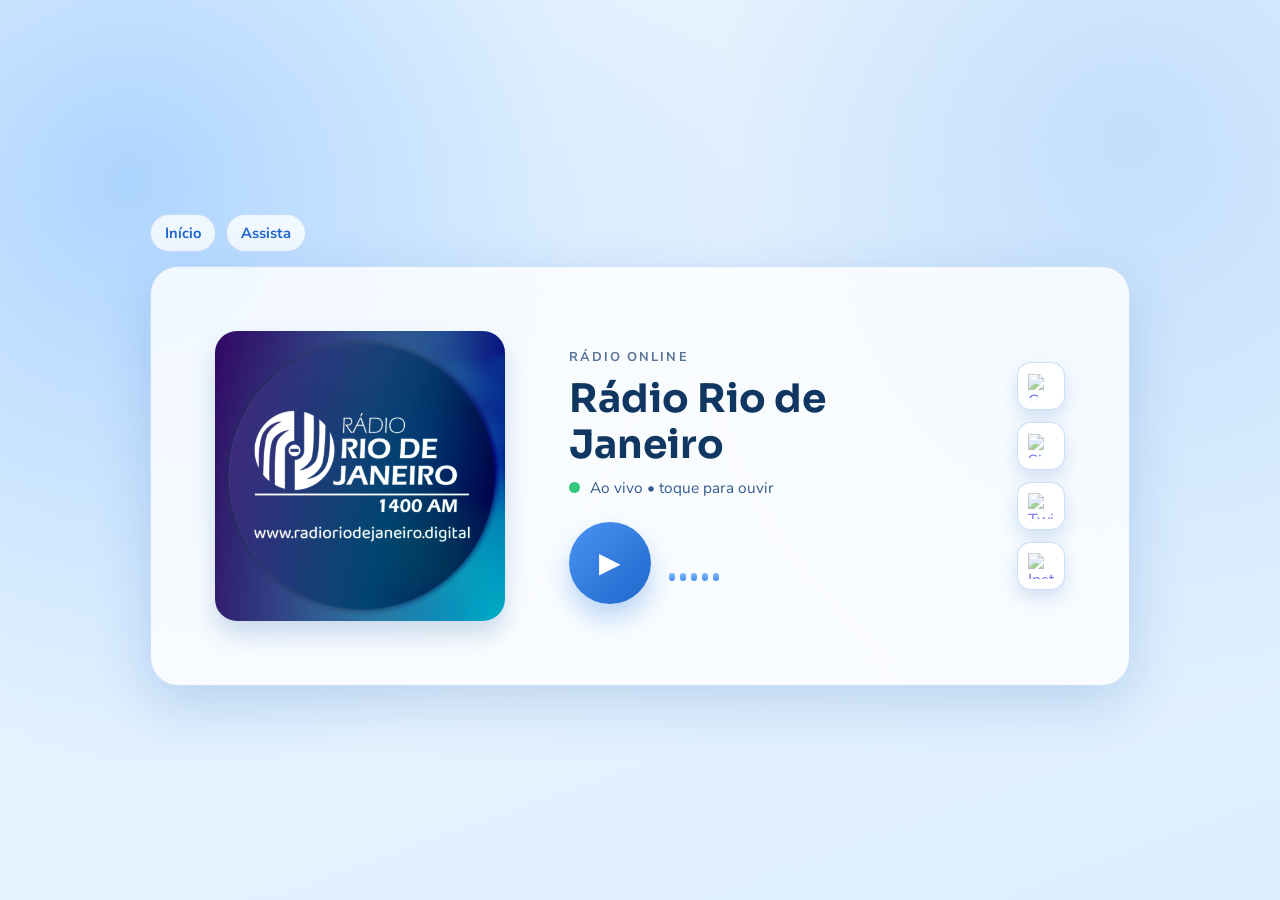
==== pages/audio.html @ d7204bc7 "feat: add audio and video streaming pages with respective players - Implemented audio player functio" ====
<!DOCTYPE html>
<html lang="pt-BR">
<head>
    <meta charset="UTF-8">
    <meta name="viewport" content="width=device-width, initial-scale=1.0">
    <title>Rádio Rio de Janeiro | Ouça</title>
    <link rel="preconnect" href="https://fonts.googleapis.com">
    <link rel="preconnect" href="https://fonts.gstatic.com" crossorigin>
    <link href="https://fonts.googleapis.com/css2?family=Nunito+Sans:wght@400;600;700&family=Sora:wght@500;700&display=swap" rel="stylesheet">
    <link rel="stylesheet" href="../assets/css/audio.css">
</head>
<body>
    <main class="app">
        <nav class="page-nav" aria-label="Navegação principal">
            <a href="../index.html">Início</a>
            <a href="video.html">Assista</a>
        </nav>

        <section class="player-card" aria-label="Player de rádio online">
            <figure class="cover-wrap">
                <img class="cover-image" src="../assets/images/radio-rio-de-janeiro-1.jpg" alt="Imagem da Rádio Rio de Janeiro">
            </figure>

            <div class="player-body">
                <p class="eyebrow">Rádio online</p>
                <h1>Rádio Rio de Janeiro</h1>

                <p class="status" id="status">
                    <span class="status-dot" aria-hidden="true"></span>
                    <span id="statusLabel">Ao vivo • toque para ouvir</span>
                </p>

                <div class="player-controls">
                    <button id="playBtn" type="button" aria-label="Reproduzir rádio">▶</button>

                    <div class="sound-wave" aria-hidden="true">
                        <span></span>
                        <span></span>
                        <span></span>
                        <span></span>
                        <span></span>
                    </div>
                </div>
            </div>

            <div class="redes" aria-label="Redes sociais da Rádio Rio de Janeiro">
                <a href="https://www.facebook.com/R%C3%A1dio-Rio-de-Janeiro-1692901484264506/" title="Curta nossa página no Facebook" target="_blank" rel="noopener noreferrer">
                    <img src="https://s.magecdn.com/social/tc-facebook.svg" width="44" height="42" alt="Curta nossa página no Facebook">
                </a>
                <a href="https://www.youtube.com/user/radioriodejaneiro" title="Siga nosso canal no YouTube" target="_blank" rel="noopener noreferrer">
                    <img src="https://s.magecdn.com/social/tc-youtube.svg" width="44" height="42" alt="Siga nosso canal no YouTube">
                </a>
                <a href="https://twitter.com/Radio_RJ_1400am" title="Twitter" target="_blank" rel="noopener noreferrer">
                    <img src="https://s.magecdn.com/social/tc-x.svg" width="42" height="42" alt="Twitter">
                </a>
                <a href="https://www.instagram.com/radioriodejaneiro1400am/" title="Instagram" target="_blank" rel="noopener noreferrer">
                    <img src="https://s.magecdn.com/social/tc-instagram.svg" width="42" height="43" alt="Instagram">
                </a>
            </div>

            <audio id="audio">
                <source src="https://sc4s.cdn.upx.com:8258/stream" type="audio/mpeg">
            </audio>
        </section>
    </main>

    <script src="../assets/js/audio.js"></script>
</body>
</html>
---- assets/css/audio.css ----
:root {
    --bg-top: #f4faff;
    --bg-bottom: #dceeff;
    --card-bg: rgba(255, 255, 255, 0.8);
    --card-border: rgba(111, 166, 238, 0.35);
    --text-main: #103762;
    --text-soft: #577399;
    --blue-400: #4a93f2;
    --blue-600: #1f67cc;
    --shadow-soft: 0 18px 55px rgba(37, 93, 168, 0.2);
}

* {
    box-sizing: border-box;
}

body {
    margin: 0;
    min-height: 100vh;
    font-family: "Nunito Sans", "Segoe UI", sans-serif;
    color: var(--text-main);
    background:
        radial-gradient(circle at 10% 20%, rgba(129, 189, 255, 0.6), transparent 45%),
        radial-gradient(circle at 88% 15%, rgba(79, 155, 244, 0.25), transparent 42%),
        linear-gradient(160deg, var(--bg-top), var(--bg-bottom));
    display: grid;
    place-items: center;
    padding: clamp(16px, 4vw, 42px);
}

.app {
    width: min(980px, 100%);
}

.page-nav {
    margin-bottom: 14px;
    display: inline-flex;
    gap: 10px;
}

.page-nav a {
    border-radius: 999px;
    padding: 8px 14px;
    text-decoration: none;
    color: #1f67cc;
    font-weight: 700;
    font-size: 0.92rem;
    background: rgba(255, 255, 255, 0.78);
    border: 1px solid rgba(102, 160, 235, 0.32);
}

.page-nav a:hover {
    background: rgba(255, 255, 255, 0.95);
}

.player-card {
    display: grid;
    grid-template-columns: minmax(220px, 290px) 1fr auto;
    align-items: center;
    gap: clamp(32px, 6.4vw, 64px);
    padding: clamp(32px, 6.4vw, 64px);
    border-radius: 28px;
    background: var(--card-bg);
    border: 1px solid var(--card-border);
    box-shadow: var(--shadow-soft);
    backdrop-filter: blur(10px);
}

.cover-wrap {
    margin: 0;
    border-radius: 22px;
    overflow: hidden;
    box-shadow: 0 14px 24px rgba(59, 109, 178, 0.24);
}

.cover-image {
    display: block;
    width: 100%;
    aspect-ratio: 1 / 1;
    object-fit: cover;
}

.player-body {
    display: flex;
    flex-direction: column;
    gap: 10px;
}

.redes {
    justify-self: end;
    display: flex;
    flex-direction: column;
    gap: 12px;
}

.redes a {
    width: 48px;
    height: 48px;
    border-radius: 14px;
    display: grid;
    place-items: center;
    background: rgba(255, 255, 255, 0.9);
    border: 1px solid rgba(102, 160, 235, 0.35);
    box-shadow: 0 8px 18px rgba(56, 113, 190, 0.2);
    transition: transform 0.2s ease, box-shadow 0.2s ease;
}

.redes a:hover {
    transform: translateY(-2px);
    box-shadow: 0 12px 20px rgba(56, 113, 190, 0.25);
}

.redes img {
    max-width: 26px;
    max-height: 26px;
    width: auto;
    height: auto;
    display: block;
    opacity: 0.55;
}

.redes img:hover {
    opacity: 1;
}

.eyebrow {
    margin: 0;
    font-size: 0.8rem;
    font-weight: 700;
    letter-spacing: 0.16em;
    text-transform: uppercase;
    color: var(--text-soft);
}

h1 {
    margin: 0;
    font-family: "Sora", "Trebuchet MS", sans-serif;
    font-size: clamp(1.55rem, 3.1vw, 2.45rem);
    line-height: 1.15;
}

.status {
    margin: 0;
    display: inline-flex;
    align-items: center;
    gap: 10px;
    font-size: clamp(0.95rem, 1.2vw, 1.05rem);
    color: #335b8f;
}

.status-dot {
    width: 11px;
    height: 11px;
    border-radius: 50%;
    background: #34c87e;
    box-shadow: 0 0 0 0 rgba(52, 200, 126, 0.55);
    animation: pulse 1.8s ease-out infinite;
}

@keyframes pulse {
    70% {
        box-shadow: 0 0 0 12px rgba(52, 200, 126, 0);
    }

    100% {
        box-shadow: 0 0 0 0 rgba(52, 200, 126, 0);
    }
}

.player-controls {
    margin-top: 14px;
    display: flex;
    align-items: center;
    gap: 18px;
}

#playBtn {
    width: clamp(64px, 6.4vw, 82px);
    height: clamp(64px, 6.4vw, 82px);
    border: none;
    border-radius: 50%;
    background: linear-gradient(135deg, var(--blue-400), var(--blue-600));
    color: white;
    font-size: clamp(1.4rem, 2.2vw, 1.9rem);
    cursor: pointer;
    display: grid;
    place-items: center;
    box-shadow: 0 14px 28px rgba(44, 122, 228, 0.32);
    transition: transform 0.22s ease, box-shadow 0.22s ease;
}

#playBtn:hover {
    transform: translateY(-2px) scale(1.03);
    box-shadow: 0 20px 32px rgba(44, 122, 228, 0.33);
}

#playBtn:active {
    transform: scale(0.98);
}

.sound-wave {
    height: 36px;
    display: flex;
    align-items: flex-end;
    gap: 5px;
}

.sound-wave span {
    width: 6px;
    height: 8px;
    border-radius: 999px;
    background: linear-gradient(180deg, #80b6fa, #468fef);
    transform-origin: bottom;
}

.sound-wave.is-playing span {
    animation: wave 0.95s ease-in-out infinite;
}

.sound-wave.is-playing span:nth-child(2) {
    animation-delay: 0.14s;
}

.sound-wave.is-playing span:nth-child(3) {
    animation-delay: 0.28s;
}

.sound-wave.is-playing span:nth-child(4) {
    animation-delay: 0.42s;
}

.sound-wave.is-playing span:nth-child(5) {
    animation-delay: 0.56s;
}

@keyframes wave {
    0%,
    100% {
        height: 8px;
    }

    50% {
        height: 32px;
    }
}

@media (max-width: 760px) {
    body {
        place-items: start;
    }

    .player-card {
        grid-template-columns: 1fr;
        gap: 18px;
        border-radius: 24px;
    }

    .cover-wrap {
        max-height: 280px;
    }

    .cover-image {
        aspect-ratio: 16 / 10;
    }

    .player-controls {
        justify-content: space-between;
    }

    .redes {
        justify-self: stretch;
        width: 100%;
        flex-direction: row;
        flex-wrap: wrap;
        justify-content: center;
        gap: 10px;
    }

    .redes a {
        width: 44px;
        height: 44px;
    }
}

@media (prefers-reduced-motion: reduce) {
    * {
        animation: none !important;
        transition: none !important;
    }
}
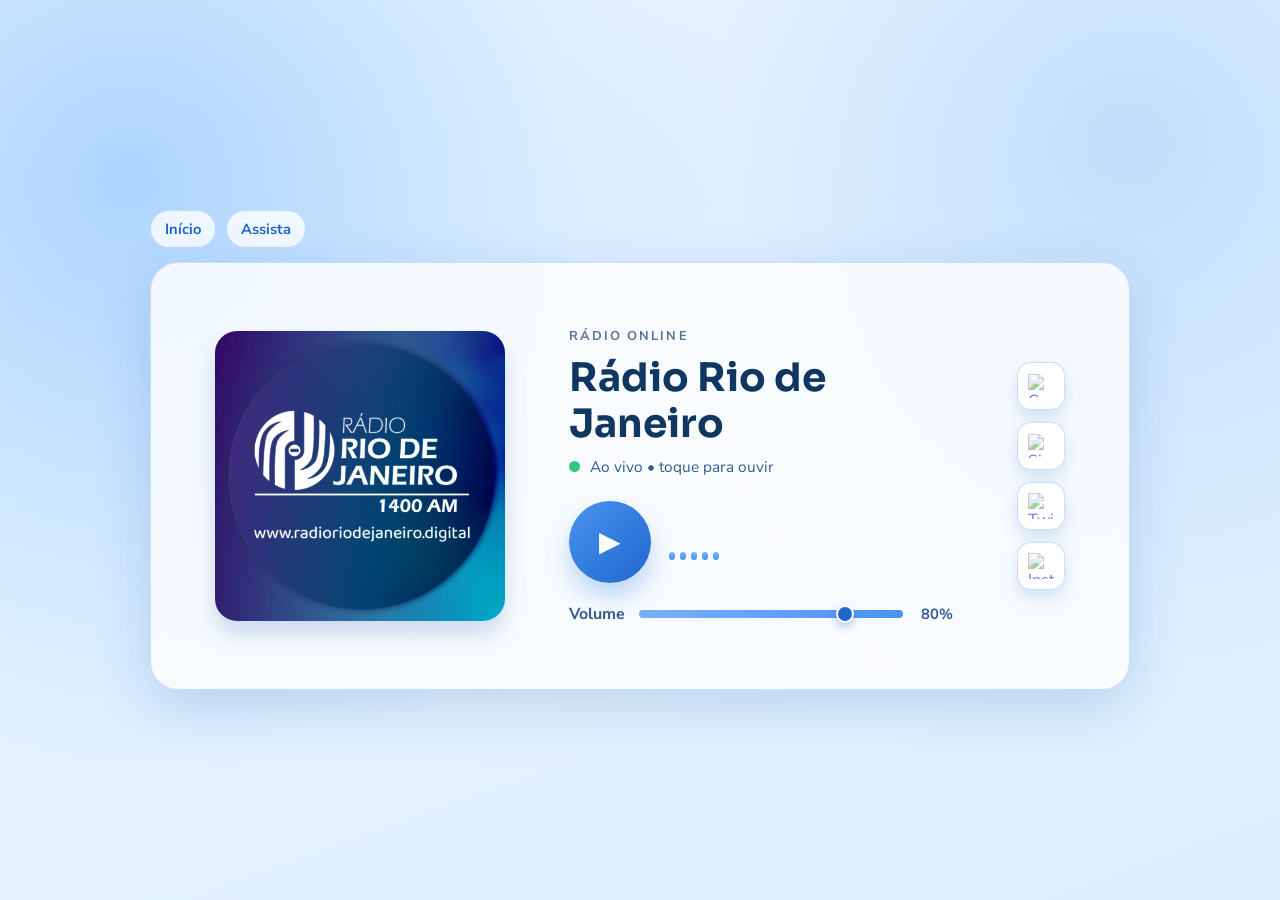
==== commit 11a01112: "feat: add volume control feature with slider and display" ====
--- a/pages/audio.html
+++ b/pages/audio.html
@@ -41,6 +41,21 @@
                         <span></span>
                     </div>
                 </div>
+
+                <div class="volume-control">
+                    <label for="volumeControl">Volume</label>
+                    <input
+                        id="volumeControl"
+                        class="volume-slider"
+                        type="range"
+                        min="0"
+                        max="1"
+                        step="0.01"
+                        value="0.8"
+                        aria-label="Controle de volume"
+                    >
+                    <span id="volumeValue" aria-live="polite">80%</span>
+                </div>
             </div>
 
             <div class="redes" aria-label="Redes sociais da Rádio Rio de Janeiro">
--- a/assets/css/audio.css
+++ b/assets/css/audio.css
@@ -174,6 +174,52 @@
     gap: 18px;
 }
 
+.volume-control {
+    margin-top: 10px;
+    display: grid;
+    grid-template-columns: auto minmax(140px, 1fr) auto;
+    align-items: center;
+    gap: 12px;
+    color: #335b8f;
+    font-weight: 700;
+}
+
+.volume-slider {
+    appearance: none;
+    width: 100%;
+    height: 8px;
+    border-radius: 999px;
+    background: linear-gradient(90deg, #79b0fa, #4a93f2);
+    outline: none;
+}
+
+.volume-slider::-webkit-slider-thumb {
+    appearance: none;
+    width: 18px;
+    height: 18px;
+    border-radius: 50%;
+    border: 2px solid #ffffff;
+    background: #1f67cc;
+    box-shadow: 0 4px 10px rgba(31, 103, 204, 0.35);
+    cursor: pointer;
+}
+
+.volume-slider::-moz-range-thumb {
+    width: 18px;
+    height: 18px;
+    border-radius: 50%;
+    border: 2px solid #ffffff;
+    background: #1f67cc;
+    box-shadow: 0 4px 10px rgba(31, 103, 204, 0.35);
+    cursor: pointer;
+}
+
+#volumeValue {
+    min-width: 40px;
+    text-align: right;
+    font-size: 0.92rem;
+}
+
 #playBtn {
     width: clamp(64px, 6.4vw, 82px);
     height: clamp(64px, 6.4vw, 82px);
@@ -267,6 +313,15 @@
         justify-content: space-between;
     }
 
+    .volume-control {
+        grid-template-columns: 1fr;
+        gap: 8px;
+    }
+
+    #volumeValue {
+        text-align: left;
+    }
+
     .redes {
         justify-self: stretch;
         width: 100%;
